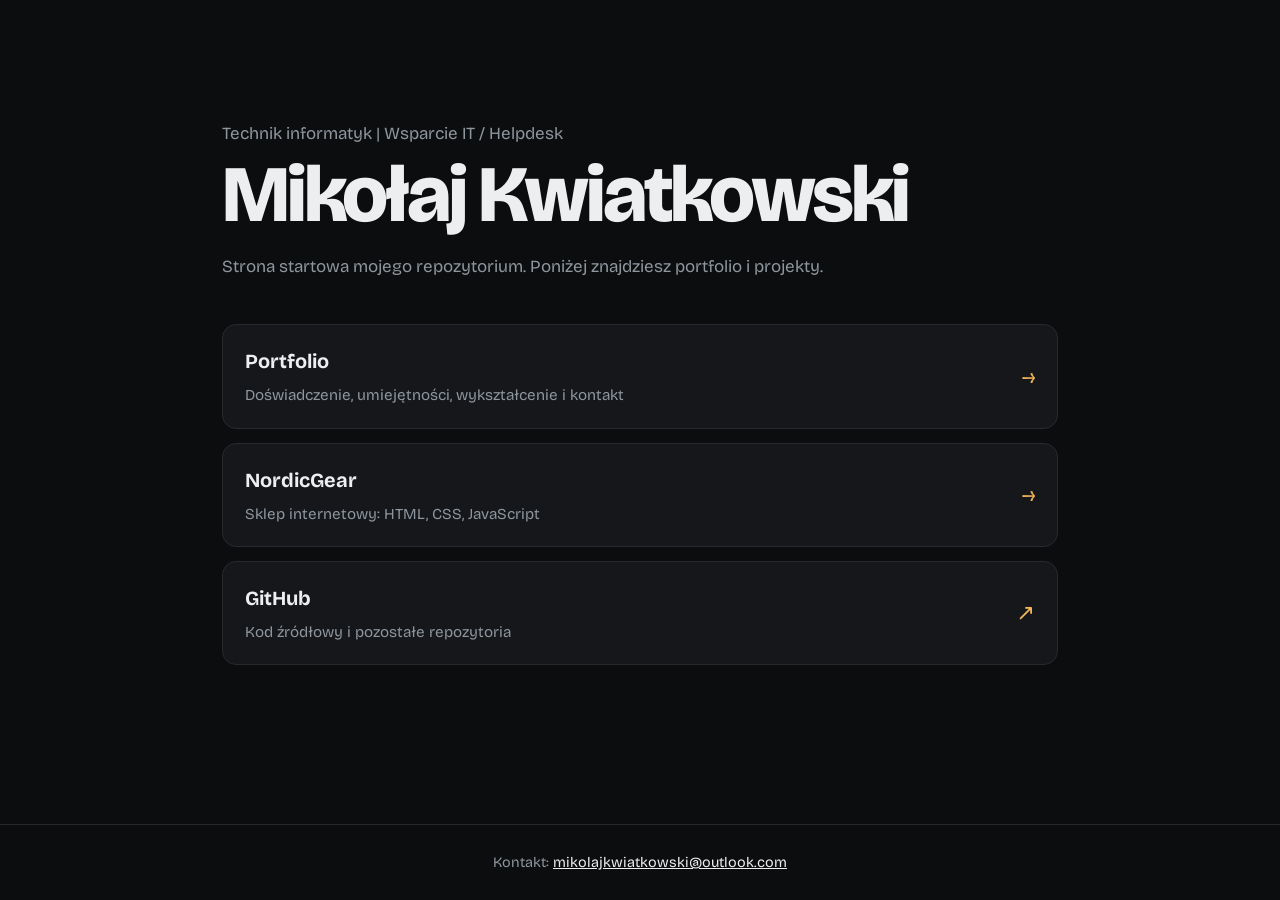
==== index.html @ 55ccf49c "Add files via upload" ====
<!doctype html>
<html lang="pl">
<head>
<meta charset="UTF-8">
<meta name="viewport" content="width=device-width, initial-scale=1">
<title>Mikołaj Kwiatkowski – Portfolio</title>
<meta name="description" content="Strona startowa repozytorium: portfolio Mikołaja Kwiatkowskiego, technika informatyka, oraz projekt NordicGear.">
<link rel="icon" href="data:image/svg+xml,%3Csvg xmlns='http://www.w3.org/2000/svg' viewBox='0 0 32 32'%3E%3Crect width='32' height='32' rx='7' fill='%230c0d0f'/%3E%3Ctext x='16' y='22' font-size='16' font-family='sans-serif' font-weight='800' text-anchor='middle' fill='%23f0b45a'%3EMK%3C/text%3E%3C/svg%3E">
<link rel="stylesheet" href="https://fonts.googleapis.com/css2?family=Bricolage+Grotesque:wght@400;600;800&display=swap">
<style>
:root{--bg:#0c0d0f;--panel:#15171a;--line:#262a2f;--ink:#eceef0;--mut:#8d959d;--ac:#f0b45a}
*{box-sizing:border-box}
body{margin:0;min-height:100vh;background:var(--bg);color:var(--ink);font:400 17px/1.6 'Bricolage Grotesque',system-ui,sans-serif;display:flex;flex-direction:column}
a{color:inherit}
:focus-visible{outline:3px solid var(--ac);outline-offset:3px}
main{flex:1;width:100%;max-width:880px;margin:0 auto;padding:clamp(48px,12vw,120px) 22px 40px;animation:fade .6s ease both}
.role{color:var(--mut);margin:0}
h1{font-size:clamp(2.4rem,9vw,5rem);line-height:1;letter-spacing:-.04em;margin:8px 0 18px;font-weight:800}
.lead{max-width:56ch;color:var(--mut);margin:0 0 44px}
.links{display:grid;gap:14px;list-style:none;padding:0;margin:0}
.links a{display:grid;grid-template-columns:1fr auto;align-items:center;gap:6px 16px;background:var(--panel);border:1px solid var(--line);border-radius:14px;padding:20px 22px;text-decoration:none;transition:border-color .2s,transform .2s}
.links a:hover{border-color:var(--ac);transform:translateY(-2px)}
.links strong{font-size:1.25rem}
.links span{grid-column:1;color:var(--mut);font-size:.95rem}
.links i{grid-row:1/3;grid-column:2;font-style:normal;color:var(--ac);font-size:1.4rem}
footer{padding:26px 22px;text-align:center;color:var(--mut);font-size:.9rem;border-top:1px solid var(--line)}
footer a{color:var(--ink)}
@keyframes fade{from{opacity:0;transform:translateY(10px)}}
@media(prefers-reduced-motion:reduce){*{animation:none!important;transition:none!important}}
</style>
</head>
<body>
<main>
  <p class="role">Technik informatyk | Wsparcie IT / Helpdesk</p>
  <h1>Mikołaj Kwiatkowski</h1>
  <p class="lead">Strona startowa mojego repozytorium. Poniżej znajdziesz portfolio i projekty.</p>

  <ul class="links">
    <!-- Zmień href, jeśli folder lub adres jest inny. -->
    <li><a href="portfolio/"><strong>Portfolio</strong><span>Doświadczenie, umiejętności, wykształcenie i kontakt</span><i aria-hidden="true">→</i></a></li>
    <li><a href="https://portfolio-mk05.github.io/Portfolio/nordicgear/"><strong>NordicGear</strong><span>Sklep internetowy: HTML, CSS, JavaScript</span><i aria-hidden="true">→</i></a></li>
    <li><a href="https://github.com/Portfolio-MK05/Portfolio" target="_blank" rel="noreferrer"><strong>GitHub</strong><span>Kod źródłowy i pozostałe repozytoria</span><i aria-hidden="true">↗</i></a></li>
  </ul>
</main>
<footer>Kontakt: <a href="mailto:mikolajkwiatkowski@outlook.com">mikolajkwiatkowski@outlook.com</a></footer>
</body>
</html>
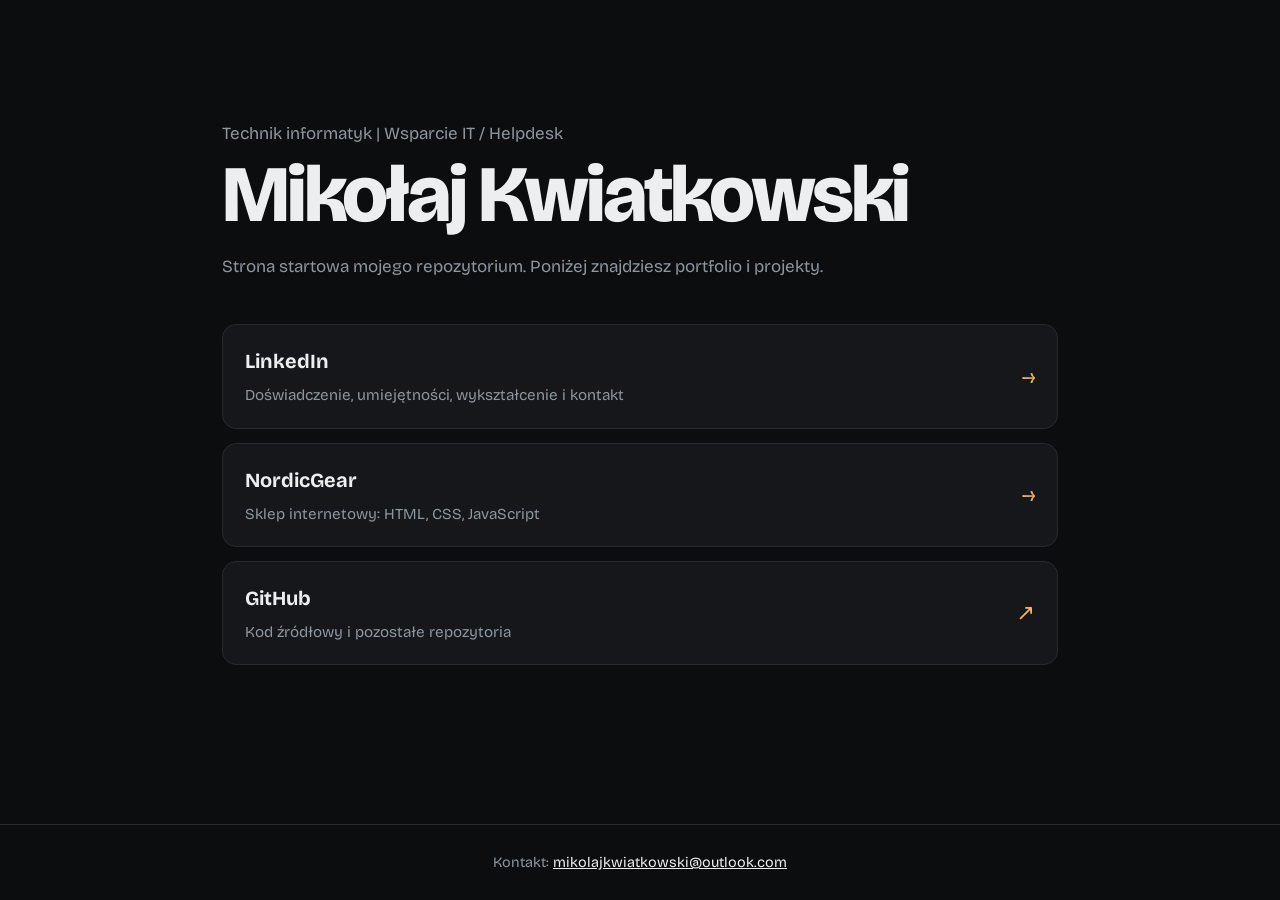
==== commit c8098295: "Update index.html" ====
--- a/index.html
+++ b/index.html
@@ -3,7 +3,7 @@
 <head>
 <meta charset="UTF-8">
 <meta name="viewport" content="width=device-width, initial-scale=1">
-<title>Mikołaj Kwiatkowski – Portfolio</title>
+<title>Mikołaj Kwiatkowski - Portfolio</title>
 <meta name="description" content="Strona startowa repozytorium: portfolio Mikołaja Kwiatkowskiego, technika informatyka, oraz projekt NordicGear.">
 <link rel="icon" href="data:image/svg+xml,%3Csvg xmlns='http://www.w3.org/2000/svg' viewBox='0 0 32 32'%3E%3Crect width='32' height='32' rx='7' fill='%230c0d0f'/%3E%3Ctext x='16' y='22' font-size='16' font-family='sans-serif' font-weight='800' text-anchor='middle' fill='%23f0b45a'%3EMK%3C/text%3E%3C/svg%3E">
 <link rel="stylesheet" href="https://fonts.googleapis.com/css2?family=Bricolage+Grotesque:wght@400;600;800&display=swap">
@@ -36,8 +36,7 @@
   <p class="lead">Strona startowa mojego repozytorium. Poniżej znajdziesz portfolio i projekty.</p>
 
   <ul class="links">
-    <!-- Zmień href, jeśli folder lub adres jest inny. -->
-    <li><a href="portfolio/"><strong>Portfolio</strong><span>Doświadczenie, umiejętności, wykształcenie i kontakt</span><i aria-hidden="true">→</i></a></li>
+    <li><a href="https://www.linkedin.com/in/mikolaj-kwiatkowski-759343365/"><strong>LinkedIn</strong><span>Doświadczenie, umiejętności, wykształcenie i kontakt</span><i aria-hidden="true">→</i></a></li>
     <li><a href="https://portfolio-mk05.github.io/Portfolio/nordicgear/"><strong>NordicGear</strong><span>Sklep internetowy: HTML, CSS, JavaScript</span><i aria-hidden="true">→</i></a></li>
     <li><a href="https://github.com/Portfolio-MK05/Portfolio" target="_blank" rel="noreferrer"><strong>GitHub</strong><span>Kod źródłowy i pozostałe repozytoria</span><i aria-hidden="true">↗</i></a></li>
   </ul>
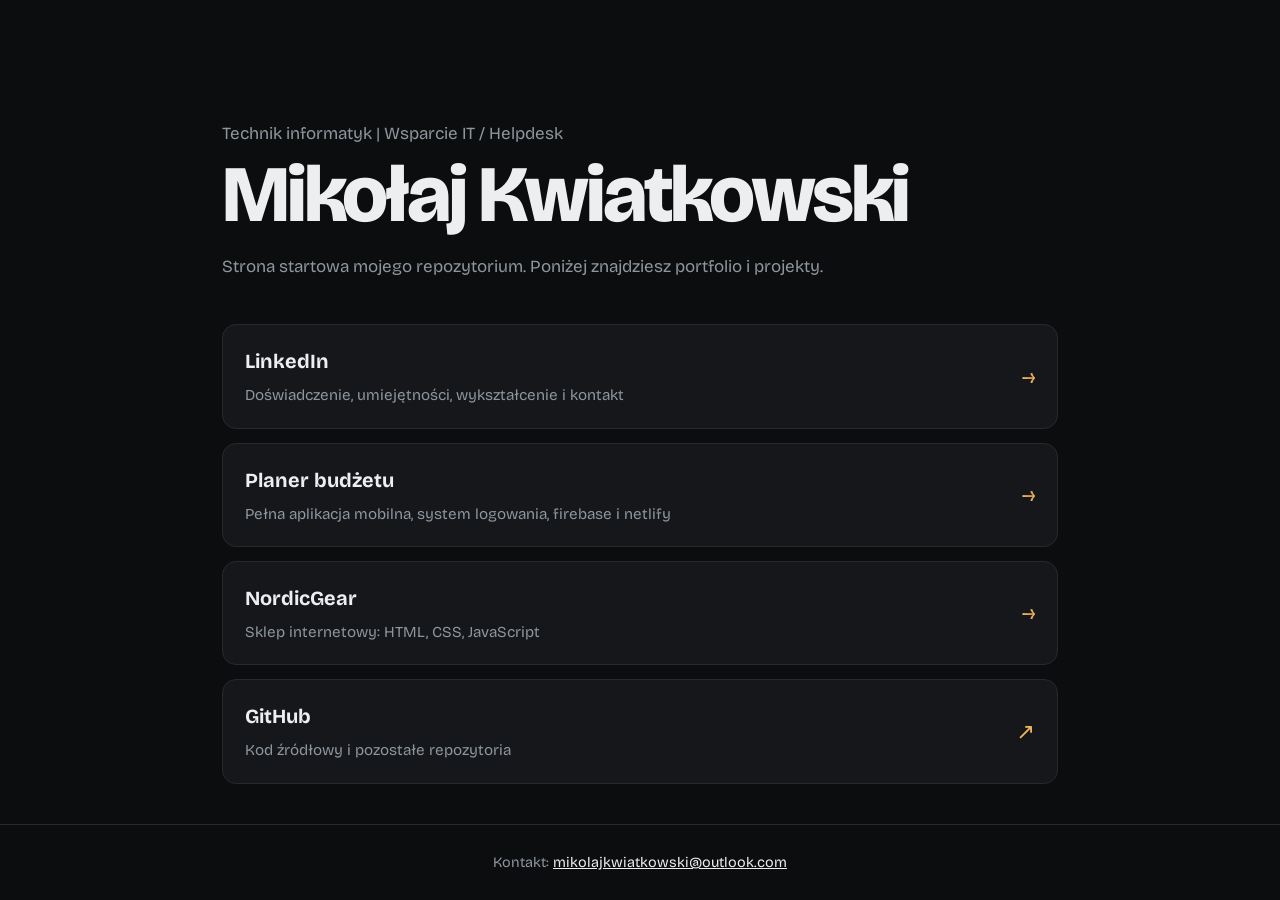
==== commit daf9bb6a: "Update index.html" ====
--- a/index.html
+++ b/index.html
@@ -37,6 +37,7 @@
 
   <ul class="links">
     <li><a href="https://www.linkedin.com/in/mikolaj-kwiatkowski-759343365/"><strong>LinkedIn</strong><span>Doświadczenie, umiejętności, wykształcenie i kontakt</span><i aria-hidden="true">→</i></a></li>
+    <li><a href="https://planer-budzetu.netlify.app"><strong>Planer budżetu</strong><span>Pełna aplikacja mobilna, system logowania, firebase i netlify</span><i aria-hidden="true">→</i></a></li>
     <li><a href="https://portfolio-mk05.github.io/Portfolio/nordicgear/"><strong>NordicGear</strong><span>Sklep internetowy: HTML, CSS, JavaScript</span><i aria-hidden="true">→</i></a></li>
     <li><a href="https://github.com/Portfolio-MK05/Portfolio" target="_blank" rel="noreferrer"><strong>GitHub</strong><span>Kod źródłowy i pozostałe repozytoria</span><i aria-hidden="true">↗</i></a></li>
   </ul>
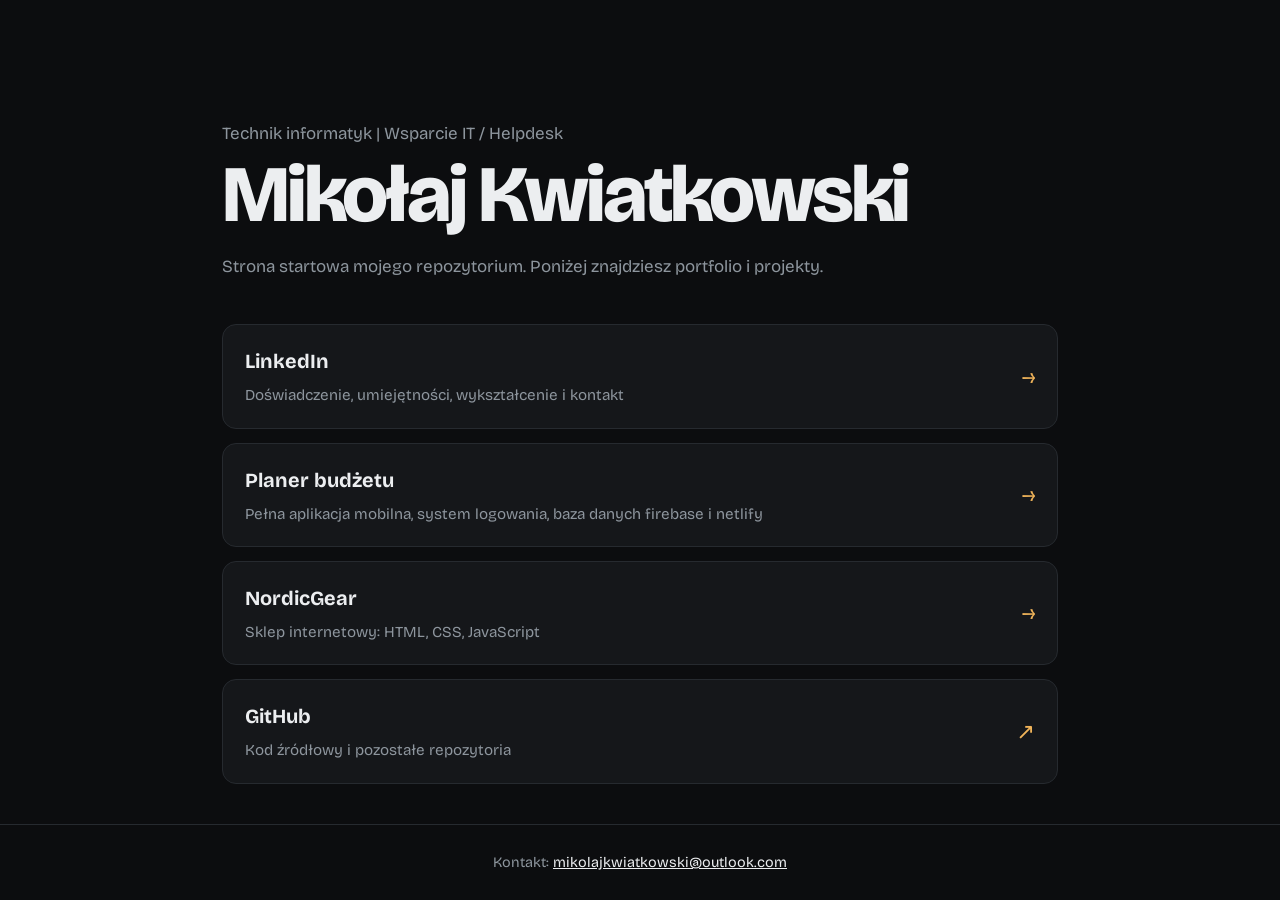
==== commit 18bc14f4: "Update index.html" ====
--- a/index.html
+++ b/index.html
@@ -37,7 +37,7 @@
 
   <ul class="links">
     <li><a href="https://www.linkedin.com/in/mikolaj-kwiatkowski-759343365/"><strong>LinkedIn</strong><span>Doświadczenie, umiejętności, wykształcenie i kontakt</span><i aria-hidden="true">→</i></a></li>
-    <li><a href="https://planer-budzetu.netlify.app"><strong>Planer budżetu</strong><span>Pełna aplikacja mobilna, system logowania, firebase i netlify</span><i aria-hidden="true">→</i></a></li>
+    <li><a href="https://planer-budzetu.netlify.app"><strong>Planer budżetu</strong><span>Pełna aplikacja mobilna, system logowania, baza danych firebase i netlify</span><i aria-hidden="true">→</i></a></li>
     <li><a href="https://portfolio-mk05.github.io/Portfolio/nordicgear/"><strong>NordicGear</strong><span>Sklep internetowy: HTML, CSS, JavaScript</span><i aria-hidden="true">→</i></a></li>
     <li><a href="https://github.com/Portfolio-MK05/Portfolio" target="_blank" rel="noreferrer"><strong>GitHub</strong><span>Kod źródłowy i pozostałe repozytoria</span><i aria-hidden="true">↗</i></a></li>
   </ul>
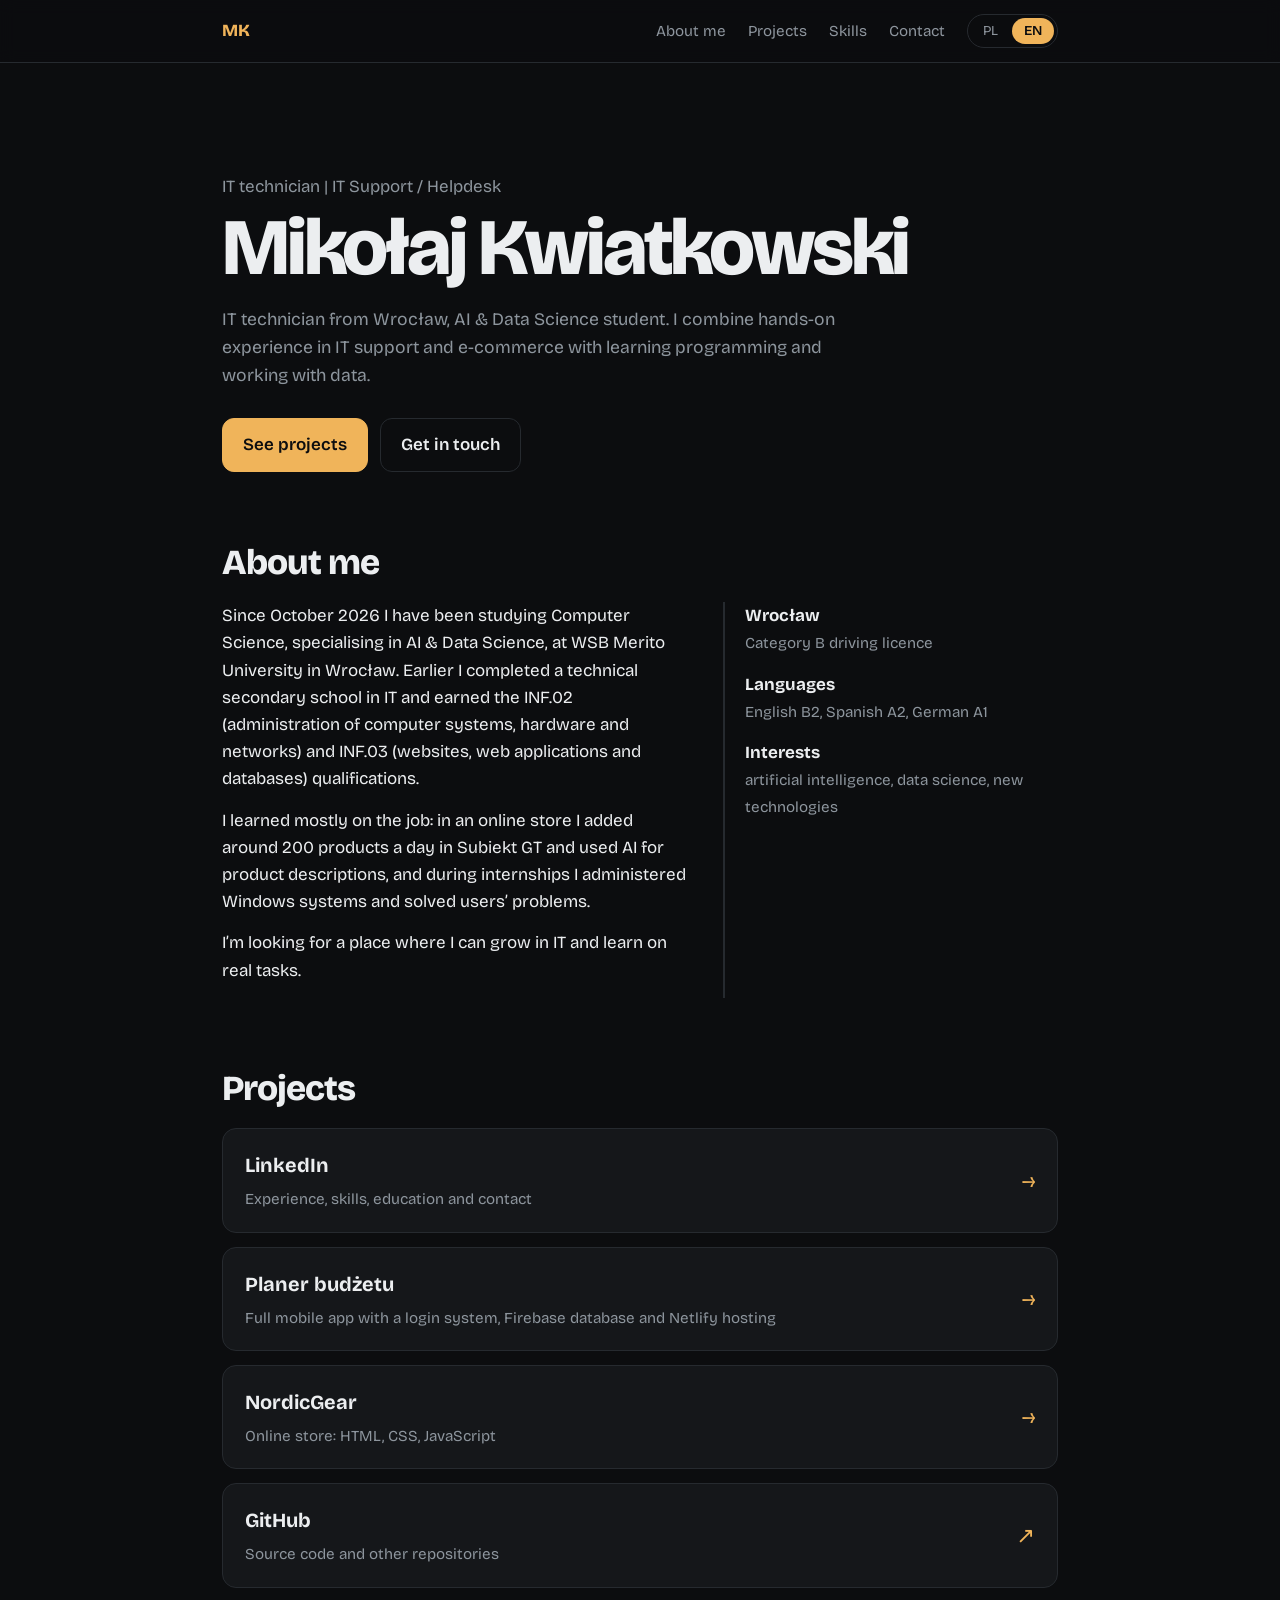
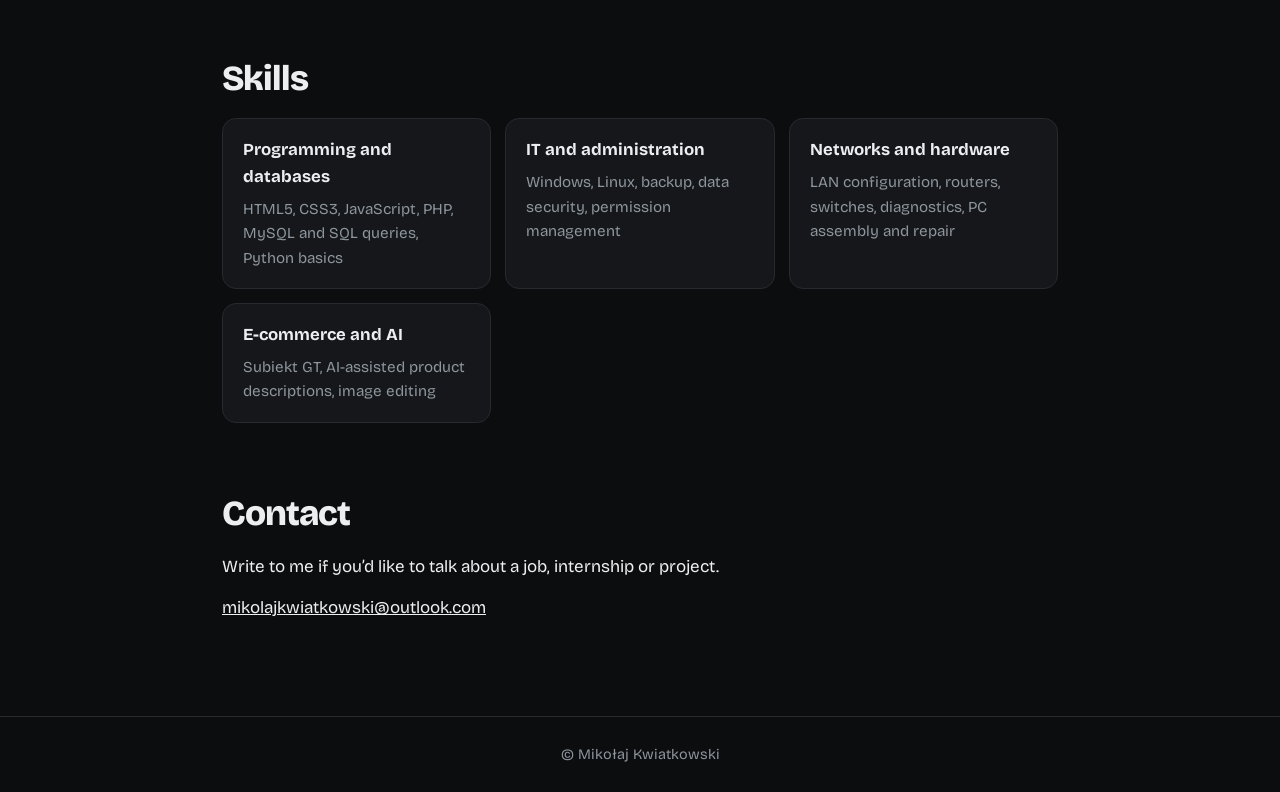
==== commit 2c54bbce: "Update index.html" ====
--- a/index.html
+++ b/index.html
@@ -4,44 +4,199 @@
 <meta charset="UTF-8">
 <meta name="viewport" content="width=device-width, initial-scale=1">
 <title>Mikołaj Kwiatkowski - Portfolio</title>
-<meta name="description" content="Strona startowa repozytorium: portfolio Mikołaja Kwiatkowskiego, technika informatyka, oraz projekt NordicGear.">
+<meta name="description" content="Portfolio Mikołaja Kwiatkowskiego: technik informatyk, student AI &amp; Data Science. Projekty i umiejętności.">
 <link rel="icon" href="data:image/svg+xml,%3Csvg xmlns='http://www.w3.org/2000/svg' viewBox='0 0 32 32'%3E%3Crect width='32' height='32' rx='7' fill='%230c0d0f'/%3E%3Ctext x='16' y='22' font-size='16' font-family='sans-serif' font-weight='800' text-anchor='middle' fill='%23f0b45a'%3EMK%3C/text%3E%3C/svg%3E">
 <link rel="stylesheet" href="https://fonts.googleapis.com/css2?family=Bricolage+Grotesque:wght@400;600;800&display=swap">
 <style>
 :root{--bg:#0c0d0f;--panel:#15171a;--line:#262a2f;--ink:#eceef0;--mut:#8d959d;--ac:#f0b45a}
 *{box-sizing:border-box}
+html{scroll-behavior:smooth;scroll-padding-top:72px}
 body{margin:0;min-height:100vh;background:var(--bg);color:var(--ink);font:400 17px/1.6 'Bricolage Grotesque',system-ui,sans-serif;display:flex;flex-direction:column}
 a{color:inherit}
 :focus-visible{outline:3px solid var(--ac);outline-offset:3px}
-main{flex:1;width:100%;max-width:880px;margin:0 auto;padding:clamp(48px,12vw,120px) 22px 40px;animation:fade .6s ease both}
+
+/* nawigacja */
+.nav{position:sticky;top:0;z-index:5;background:rgba(12,13,15,.92);backdrop-filter:blur(8px);border-bottom:1px solid var(--line)}
+.nav>div{max-width:880px;margin:0 auto;padding:14px 22px;display:flex;gap:22px;align-items:center;flex-wrap:wrap}
+.nav b{font-weight:800;color:var(--ac);margin-right:auto;letter-spacing:-.02em}
+.nav a{color:var(--mut);text-decoration:none;font-size:.95rem}
+.nav a:hover{color:var(--ink)}
+
+/* przełącznik języka */
+.lang{display:flex;gap:2px;border:1px solid var(--line);border-radius:999px;padding:3px}
+.lang button{background:none;border:0;color:var(--mut);font:inherit;font-size:.85rem;padding:2px 12px;border-radius:999px;cursor:pointer}
+.lang button:hover{color:var(--ink)}
+.lang button[aria-pressed="true"]{background:var(--ac);color:#0c0d0f;font-weight:600}
+
+main{flex:1;width:100%;max-width:880px;margin:0 auto;padding:0 22px 40px}
+section{padding:clamp(40px,8vw,72px) 0 0}
+h2{font-size:clamp(1.6rem,4vw,2.2rem);letter-spacing:-.03em;line-height:1.1;margin:0 0 20px;font-weight:800}
+p{margin:0 0 14px;max-width:62ch}
+.mut{color:var(--mut)}
+
+/* hero */
+.hero{padding-top:clamp(48px,12vw,110px)}
 .role{color:var(--mut);margin:0}
 h1{font-size:clamp(2.4rem,9vw,5rem);line-height:1;letter-spacing:-.04em;margin:8px 0 18px;font-weight:800}
-.lead{max-width:56ch;color:var(--mut);margin:0 0 44px}
+.lead{max-width:56ch;color:var(--mut);margin:0 0 28px;font-size:1.1rem}
+.cta{display:flex;gap:12px;flex-wrap:wrap}
+.btn{display:inline-block;padding:12px 20px;border-radius:12px;border:1px solid var(--line);text-decoration:none;font-weight:600;transition:border-color .2s}
+.btn:hover{border-color:var(--ac)}
+.btn.main{background:var(--ac);border-color:var(--ac);color:#0c0d0f}
+
+/* o mnie */
+.about{display:grid;grid-template-columns:1.4fr 1fr;gap:32px}
+.facts{list-style:none;margin:0;padding:0;border-left:2px solid var(--line);padding-left:20px;display:grid;gap:14px;align-content:start}
+.facts strong{display:block}
+.facts span{color:var(--mut);font-size:.95rem}
+
+/* projekty */
 .links{display:grid;gap:14px;list-style:none;padding:0;margin:0}
 .links a{display:grid;grid-template-columns:1fr auto;align-items:center;gap:6px 16px;background:var(--panel);border:1px solid var(--line);border-radius:14px;padding:20px 22px;text-decoration:none;transition:border-color .2s,transform .2s}
 .links a:hover{border-color:var(--ac);transform:translateY(-2px)}
 .links strong{font-size:1.25rem}
 .links span{grid-column:1;color:var(--mut);font-size:.95rem}
 .links i{grid-row:1/3;grid-column:2;font-style:normal;color:var(--ac);font-size:1.4rem}
-footer{padding:26px 22px;text-align:center;color:var(--mut);font-size:.9rem;border-top:1px solid var(--line)}
+
+/* umiejętności */
+.skills{display:grid;grid-template-columns:repeat(auto-fit,minmax(240px,1fr));gap:14px}
+.skills div{background:var(--panel);border:1px solid var(--line);border-radius:14px;padding:18px 20px}
+.skills h3{margin:0 0 6px;font-size:1.05rem}
+.skills p{margin:0;color:var(--mut);font-size:.95rem}
+
+footer{margin-top:40px;padding:26px 22px;text-align:center;color:var(--mut);font-size:.9rem;border-top:1px solid var(--line)}
 footer a{color:var(--ink)}
+
 @keyframes fade{from{opacity:0;transform:translateY(10px)}}
-@media(prefers-reduced-motion:reduce){*{animation:none!important;transition:none!important}}
+.hero{animation:fade .6s ease both}
+@media(max-width:700px){
+  .about{grid-template-columns:1fr}
+}
+@media(prefers-reduced-motion:reduce){*{animation:none!important;transition:none!important;scroll-behavior:auto!important}}
 </style>
 </head>
 <body>
+<nav class="nav" aria-label="Nawigacja">
+  <div>
+    <b>MK</b>
+    <a href="#o-mnie" data-i18n="nav_about">O mnie</a>
+    <a href="#projekty" data-i18n="nav_projects">Projekty</a>
+    <a href="#umiejetnosci" data-i18n="nav_skills">Umiejętności</a>
+    <a href="#kontakt" data-i18n="nav_contact">Kontakt</a>
+    <div class="lang" role="group" aria-label="Język / Language">
+      <button type="button" data-lang="pl" aria-pressed="true" lang="pl">PL</button>
+      <button type="button" data-lang="en" aria-pressed="false" lang="en">EN</button>
+    </div>
+  </div>
+</nav>
+
 <main>
-  <p class="role">Technik informatyk | Wsparcie IT / Helpdesk</p>
-  <h1>Mikołaj Kwiatkowski</h1>
-  <p class="lead">Strona startowa mojego repozytorium. Poniżej znajdziesz portfolio i projekty.</p>
-
-  <ul class="links">
-    <li><a href="https://www.linkedin.com/in/mikolaj-kwiatkowski-759343365/"><strong>LinkedIn</strong><span>Doświadczenie, umiejętności, wykształcenie i kontakt</span><i aria-hidden="true">→</i></a></li>
-    <li><a href="https://planer-budzetu.netlify.app"><strong>Planer budżetu</strong><span>Pełna aplikacja mobilna, system logowania, baza danych firebase i netlify</span><i aria-hidden="true">→</i></a></li>
-    <li><a href="https://portfolio-mk05.github.io/Portfolio/nordicgear/"><strong>NordicGear</strong><span>Sklep internetowy: HTML, CSS, JavaScript</span><i aria-hidden="true">→</i></a></li>
-    <li><a href="https://github.com/Portfolio-MK05/Portfolio" target="_blank" rel="noreferrer"><strong>GitHub</strong><span>Kod źródłowy i pozostałe repozytoria</span><i aria-hidden="true">↗</i></a></li>
-  </ul>
+  <header class="hero">
+    <p class="role" data-i18n="role">Technik informatyk | Wsparcie IT / Helpdesk</p>
+    <h1>Mikołaj Kwiatkowski</h1>
+    <p class="lead" data-i18n="lead">Technik informatyk z Wrocławia, student AI &amp; Data Science. Łączę praktykę we wsparciu IT i e-commerce z nauką programowania i pracy z danymi.</p>
+    <div class="cta">
+      <a class="btn main" href="#projekty" data-i18n="btn_projects">Zobacz projekty</a>
+      <a class="btn" href="mailto:mikolajkwiatkowski@outlook.com" data-i18n="btn_mail">Napisz do mnie</a>
+    </div>
+  </header>
+
+  <section id="o-mnie">
+    <h2 data-i18n="about_h">O mnie</h2>
+    <div class="about">
+      <div>
+        <p data-i18n="about_p1">Od października 2026 studiuję informatykę na specjalności AI &amp; Data Science na Uniwersytecie WSB Merito we Wrocławiu. Wcześniej skończyłem technikum informatyczne i zdobyłem kwalifikacje INF.02 (administracja systemami i sieciami) oraz INF.03 (strony, aplikacje internetowe i bazy danych).</p>
+        <p data-i18n="about_p2">Praktycznie uczyłem się w pracy: w sklepie internetowym dodawałem około 200 produktów dziennie w Subiekt GT i korzystałem z AI przy opisach, a na praktykach administrowałem systemami Windows i rozwiązywałem problemy użytkowników.</p>
+        <p data-i18n="about_p3">Szukam miejsca, w którym rozwinę się w IT i będę uczył się na prawdziwych zadaniach.</p>
+      </div>
+      <ul class="facts">
+        <li><strong>Wrocław</strong><span data-i18n="fact_licence">Prawo jazdy kat. B</span></li>
+        <li><strong data-i18n="fact_lang_h">Języki</strong><span data-i18n="fact_lang">angielski B2, hiszpański A2, niemiecki A1</span></li>
+        <li><strong data-i18n="fact_int_h">Interesuje mnie</strong><span data-i18n="fact_int">sztuczna inteligencja, data science, nowe technologie</span></li>
+      </ul>
+    </div>
+  </section>
+
+  <section id="projekty">
+    <h2 data-i18n="proj_h">Projekty</h2>
+    <ul class="links">
+      <li><a href="https://www.linkedin.com/in/mikolaj-kwiatkowski-759343365/"><strong>LinkedIn</strong><span data-i18n="proj_li">Doświadczenie, umiejętności, wykształcenie i kontakt</span><i aria-hidden="true">→</i></a></li>
+      <li><a href="https://planer-budzetu.netlify.app"><strong>Planer budżetu</strong><span data-i18n="proj_planer">Pełna aplikacja mobilna, system logowania, baza danych firebase i netlify</span><i aria-hidden="true">→</i></a></li>
+      <li><a href="https://portfolio-mk05.github.io/Portfolio/nordicgear/"><strong>NordicGear</strong><span data-i18n="proj_nordic">Sklep internetowy: HTML, CSS, JavaScript</span><i aria-hidden="true">→</i></a></li>
+      <li><a href="https://github.com/Portfolio-MK05/Portfolio" target="_blank" rel="noreferrer"><strong>GitHub</strong><span data-i18n="proj_gh">Kod źródłowy i pozostałe repozytoria</span><i aria-hidden="true">↗</i></a></li>
+    </ul>
+  </section>
+
+  <section id="umiejetnosci">
+    <h2 data-i18n="skills_h">Umiejętności</h2>
+    <div class="skills">
+      <div><h3 data-i18n="sk1_h">Programowanie i bazy</h3><p data-i18n="sk1">HTML5, CSS3, JavaScript, PHP, MySQL i zapytania SQL, podstawy Pythona</p></div>
+      <div><h3 data-i18n="sk2_h">IT i administracja</h3><p data-i18n="sk2">Windows, Linux, backup, bezpieczeństwo danych, zarządzanie uprawnieniami</p></div>
+      <div><h3 data-i18n="sk3_h">Sieci i sprzęt</h3><p data-i18n="sk3">Konfiguracja LAN, routery, switche, diagnostyka, montaż i serwis komputerów</p></div>
+      <div><h3 data-i18n="sk4_h">E-commerce i AI</h3><p data-i18n="sk4">Subiekt GT, opisy produktów z użyciem AI, edycja grafiki</p></div>
+    </div>
+  </section>
+
+  <section id="kontakt">
+    <h2 data-i18n="contact_h">Kontakt</h2>
+    <p data-i18n="contact_p">Napisz, jeśli chcesz porozmawiać o pracy, stażu lub projekcie.</p>
+    <p><a href="mailto:mikolajkwiatkowski@outlook.com">mikolajkwiatkowski@outlook.com</a></p>
+  </section>
 </main>
-<footer>Kontakt: <a href="mailto:mikolajkwiatkowski@outlook.com">mikolajkwiatkowski@outlook.com</a></footer>
+<footer>© Mikołaj Kwiatkowski</footer>
+
+<script>
+(function(){
+  var EN={
+    nav_about:'About me', nav_projects:'Projects', nav_skills:'Skills', nav_contact:'Contact',
+    role:'IT technician | IT Support / Helpdesk',
+    lead:'IT technician from Wrocław, AI &amp; Data Science student. I combine hands-on experience in IT support and e-commerce with learning programming and working with data.',
+    btn_projects:'See projects', btn_mail:'Get in touch',
+    about_h:'About me',
+    about_p1:'Since October 2026 I have been studying Computer Science, specialising in AI &amp; Data Science, at WSB Merito University in Wrocław. Earlier I completed a technical secondary school in IT and earned the INF.02 (administration of computer systems, hardware and networks) and INF.03 (websites, web applications and databases) qualifications.',
+    about_p2:'I learned mostly on the job: in an online store I added around 200 products a day in Subiekt GT and used AI for product descriptions, and during internships I administered Windows systems and solved users’ problems.',
+    about_p3:'I’m looking for a place where I can grow in IT and learn on real tasks.',
+    fact_licence:'Category B driving licence',
+    fact_lang_h:'Languages', fact_lang:'English B2, Spanish A2, German A1',
+    fact_int_h:'Interests', fact_int:'artificial intelligence, data science, new technologies',
+    proj_h:'Projects',
+    proj_li:'Experience, skills, education and contact',
+    proj_planer:'Full mobile app with a login system, Firebase database and Netlify hosting',
+    proj_nordic:'Online store: HTML, CSS, JavaScript',
+    proj_gh:'Source code and other repositories',
+    skills_h:'Skills',
+    sk1_h:'Programming and databases', sk1:'HTML5, CSS3, JavaScript, PHP, MySQL and SQL queries, Python basics',
+    sk2_h:'IT and administration', sk2:'Windows, Linux, backup, data security, permission management',
+    sk3_h:'Networks and hardware', sk3:'LAN configuration, routers, switches, diagnostics, PC assembly and repair',
+    sk4_h:'E-commerce and AI', sk4:'Subiekt GT, AI-assisted product descriptions, image editing',
+    contact_h:'Contact',
+    contact_p:'Write to me if you’d like to talk about a job, internship or project.'
+  };
+  var els=[].slice.call(document.querySelectorAll('[data-i18n]'));
+  els.forEach(function(e){e.setAttribute('data-pl',e.innerHTML);});
+  var meta=document.querySelector('meta[name="description"]');
+  var nav=document.querySelector('.nav');
+  var PL_META=meta.getAttribute('content'), PL_NAV=nav.getAttribute('aria-label');
+  var EN_META='Portfolio of Mikołaj Kwiatkowski: IT technician, AI & Data Science student. Projects and skills.';
+  var buttons=[].slice.call(document.querySelectorAll('.lang button'));
+
+  function setLang(l,save){
+    var en=l==='en';
+    els.forEach(function(e){e.innerHTML=en?EN[e.getAttribute('data-i18n')]:e.getAttribute('data-pl');});
+    document.documentElement.lang=en?'en':'pl';
+    meta.setAttribute('content',en?EN_META:PL_META);
+    nav.setAttribute('aria-label',en?'Navigation':PL_NAV);
+    buttons.forEach(function(b){b.setAttribute('aria-pressed',b.getAttribute('data-lang')===l?'true':'false');});
+    if(save){try{localStorage.setItem('lang',l);}catch(err){}}
+  }
+
+  buttons.forEach(function(b){b.addEventListener('click',function(){setLang(b.getAttribute('data-lang'),true);});});
+
+  var saved=null;
+  try{saved=localStorage.getItem('lang');}catch(err){}
+  var initial=saved||((navigator.language||'pl').slice(0,2)==='pl'?'pl':'en');
+  if(initial==='en'){setLang('en',false);}
+})();
+</script>
 </body>
 </html>
